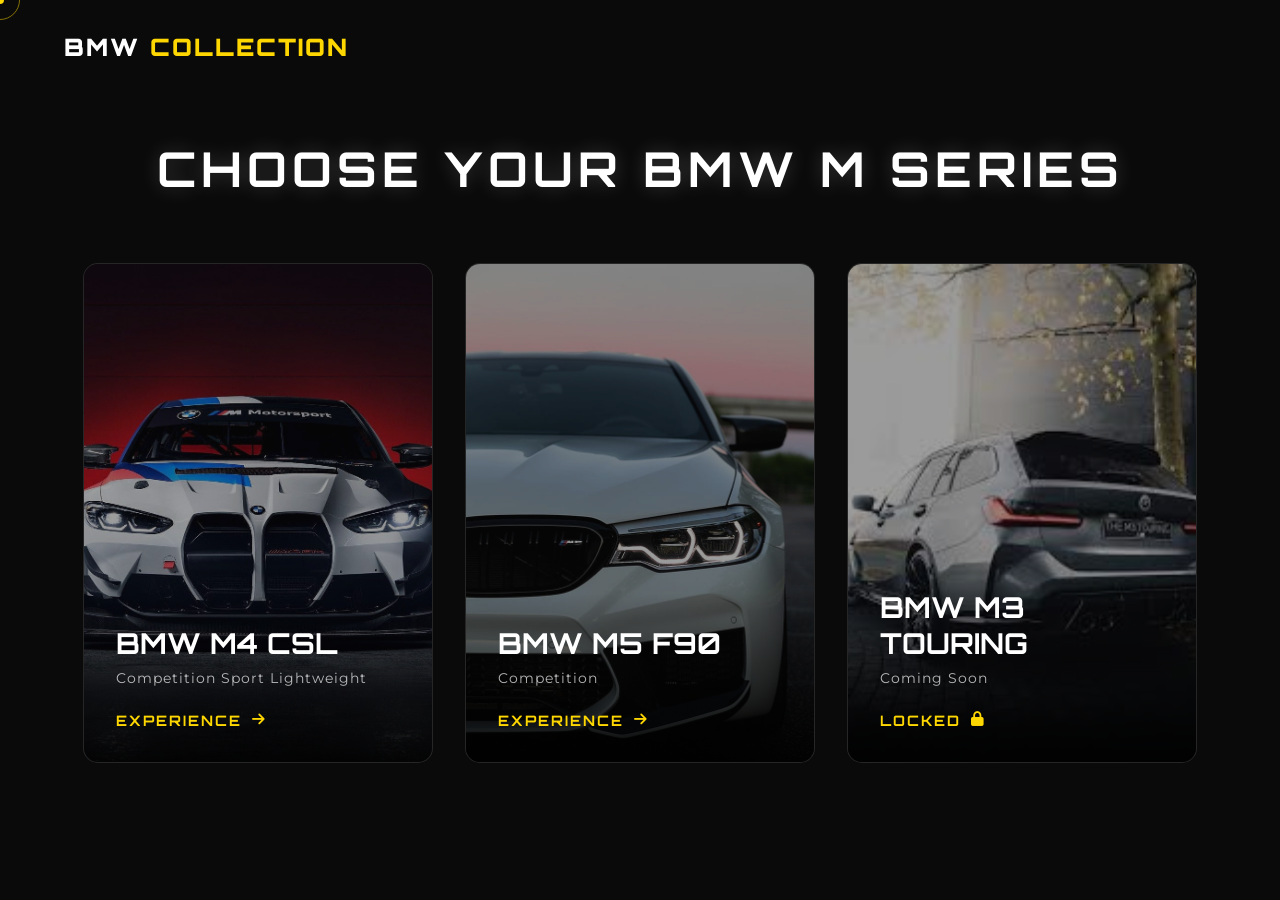
==== index.html @ 5859b1f6 "CARS DESIGN 3D" ====
<!DOCTYPE html>
<html lang="en">
<head>
    <meta charset="UTF-8">
    <meta name="viewport" content="width=device-width, initial-scale=1.0">
    <title>BMW Collection | Select Your Experience</title>
    <link rel="stylesheet" href="styles.css">
    <link rel="stylesheet" href="https://cdnjs.cloudflare.com/ajax/libs/font-awesome/6.0.0/css/all.min.css">
</head>
<body class="landing-body">

    <header>
        <div class="logo">BMW <span style="color:var(--primary-color)">COLLECTION</span></div>
    </header>

    <section class="landing-section">
        <h1 class="landing-title">CHOOSE YOUR BMW M SERIES</h1>
        
        <div class="car-grid">
            
            <div class="car-card" onclick="window.location.href='cars.html'">
                <div class="card-bg" style="background-image: url(images/bmw-m4-csl-walpaper.jpg);"></div>
                <div class="card-content">
                    <h2>BMW M4 CSL</h2>
                    <p>Competition Sport Lightweight</p>
                    <span class="explore-btn">EXPERIENCE <i class="fas fa-arrow-right"></i></span>
                </div>
                <audio class="car-audio" loop>
                    <source src="music/Never let go of me - Baltra [Slowed_Tiktok] - RoseSenpai.mp3" type="audio/mpeg">
                </audio>
            </div>

            <div class="car-card" onclick="window.location.href='m5.html'">
                <div class="card-bg" style="background-color: #0a0a0a; background-image: url('images/BMW-M5-F90-walpaper.jpg');"></div>
                <div class="card-content">
                    <h2>BMW M5 F90</h2>
                    <p>Competition</p>
                    <span class="explore-btn">EXPERIENCE <i class="fas fa-arrow-right"></i></span>
                </div>
                <audio class="car-audio" loop>
                    <source src="music/VISION - UdieNnx & HXVSAGE (Slowed & Reverb)  Car in Space Edit - Paradox Aimon.mp3" type="audio/mpeg">
                </audio>
            </div>

            <!-- Car 3: BMW M3 TOURING -->
            <div class="car-card" onclick="alert('Tezliklə')">
                <div class="card-bg" style="background-image: url('images/BMW M3 TOURING.jpeg');"></div>
                <div class="card-content">
                    <h2>BMW M3 TOURING</h2>
                    <p>Coming Soon</p>
                    <span class="explore-btn">LOCKED <i class="fas fa-lock"></i></span>
                </div>
                <!-- Audio for this car -->
                <!-- USER: Put your audio file path here -->
                <audio class="car-audio" loop>
                    <source src="music/starly (Ultra Slowed) - LONOWN.mp3" type="audio/mpeg">
                </audio>
            </div>

        </div>
    </section>

    <div class="cursor-dot"></div>
    <div class="cursor-outline"></div>

    <script src="script.js"></script>
    <script>
    </script>
</body>
</html>
---- styles.css ----
@import url('https://fonts.googleapis.com/css2?family=Montserrat:wght@400;700;900&family=Orbitron:wght@400;700;900&display=swap');

/* BMW M4 CSL - 3D Showcase Styles */


:root {
    --primary-color: #FFD700; 
    --bg-color: #0a0a0a;
    --text-color: #ffffff;
    --font-heading: 'Orbitron', sans-serif;
    --font-body: 'Montserrat', sans-serif;
}

* {
    margin: 0;
    padding: 0;
    box-sizing: border-box;
}

body {
    background-color: var(--bg-color);
    color: var(--text-color);
    font-family: var(--font-body);
    overflow-x: hidden;
    min-height: 100vh;
}

a {
    text-decoration: none;
    color: inherit;
    transition: 0.3s;
}

/* --- Navigation --- */
header {
    position: absolute; /* Overlays everything */
    top: 0;
    left: 0;
    width: 100%;
    padding: 2rem 4rem;
    display: flex;
    justify-content: space-between;
    align-items: center;
    z-index: 999; 
}

.logo {
    font-family: var(--font-heading);
    font-size: 1.5rem;
    font-weight: 900;
    letter-spacing: 2px;
}

.nav-links {
    display: flex;
    gap: 3rem;
}

.nav-links a {
    text-transform: uppercase;
    font-size: 0.9rem;
    font-weight: 600;
    letter-spacing: 1px;
    color: rgba(255, 255, 255, 0.8);
}

.nav-links a:hover, .nav-links a.active {
    opacity: 1;
    color: var(--primary-color);
    text-shadow: 0 0 10px rgba(255, 215, 0, 0.5);
}

.menu-btn {
    display: none; /* Hidden on desktop */
}

/* --- Hero & Video --- */
/* (Used only on Home Page) */
.hero-body {
    height: 100vh;
    overflow: hidden;
    display: flex;
    flex-direction: column;
}

#video-container {
    position: fixed; /* Fixed bg for home */
    top: 0;
    left: 0;
    width: 100%;
    height: 100%;
    z-index: -1;
    background: #000;
}

.bg-video {
    position: absolute;
    top: 0;
    left: 0;
    width: 100%;
    height: 100%;
    object-fit: cover;
    opacity: 0;
    transition: opacity 0.1s ease-in-out;
    z-index: 1;
}

.bg-video.active { opacity: 1; z-index: 2; }

.video-overlay {
    position: absolute;
    top: 0;
    left: 0;
    width: 100%;
    height: 100%;
    background: radial-gradient(circle at center, rgba(0,0,0,0.1) 0%, rgba(0,0,0,0.8) 90%);
    z-index: 3;
    pointer-events: none;
}

.hero-section {
    position: relative;
    height: 100%;
    width: 100%;
    display: flex;
    flex-direction: column;
    justify-content: flex-end;
    align-items: center;
    padding-bottom: 5rem;
    z-index: 10;
}

.bg-text {
    position: absolute;
    top: 50%;
    left: 50%;
    transform: translate(-50%, -50%);
    font-family: var(--font-heading);
    font-size: 15vw;
    font-weight: 900;
    color: rgba(255, 255, 255, 0.05);
    white-space: nowrap;
    z-index: 5;
    pointer-events: none;
    text-transform: uppercase;
    mix-blend-mode: overlay;
}

.nav-arrow {
    position: absolute;
    top: 50%;
    transform: translateY(-50%);
    background: rgba(0, 0, 0, 0.3);
    backdrop-filter: blur(5px);
    border: 1px solid rgba(255, 255, 255, 0.2);
    color: white;
    width: 60px;
    height: 60px;
    border-radius: 50%;
    display: flex;
    justify-content: center;
    align-items: center;
    cursor: pointer;
    z-index: 100;
    transition: 0.3s;
}

.nav-arrow:hover {
    border-color: var(--primary-color);
    color: var(--primary-color);
    transform: translateY(-50%) scale(1.1);
}

.nav-arrow.left { left: 3rem; }
.nav-arrow.right { right: 3rem; }

.content-overlay {
    text-align: center;
    z-index: 20;
    position: relative;
    padding: 2rem;
    width: 100%;
    background: linear-gradient(to top, rgba(0,0,0,0.9), transparent);
}

.model-name {
    font-family: var(--font-heading);
    font-size: 5rem;
    font-weight: 900;
    text-transform: uppercase;
    color: white;
    letter-spacing: 10px;
    margin-bottom: 0.5rem;
    text-shadow: 0 4px 15px rgba(0,0,0,0.5);
}

.stripes {
    display: flex;
    justify-content: center;
    gap: 10px;
    margin-bottom: 20px;
}

.stripe {
    width: 50px;
    height: 6px;
    background: rgba(255,255,255,0.3);
    transform: skewX(-20deg);
}

.stripe.active {
    background: var(--primary-color);
    box-shadow: 0 0 10px var(--primary-color);
}

.subtitle {
    font-size: 1.2rem;
    text-transform: uppercase;
    letter-spacing: 5px;
    color: var(--primary-color);
    font-weight: 700;
}

.spec-box {
    position: absolute;
    padding: 1.5rem;
    border-left: 4px solid var(--primary-color);
    background: rgba(0, 0, 0, 0.6);
    backdrop-filter: blur(10px);
    z-index: 15;
}

.spec-box.top-right { top: 25%; right: 5%; text-align: left; }
.spec-box.bottom-left { bottom: 30%; left: 5%; text-align: left; }

.spec-val {
    font-family: var(--font-heading);
    font-size: 2.5rem;
    font-weight: 700;
    display: block;
    color: white;
}

.spec-label {
    font-size: 0.9rem;
    text-transform: uppercase;
    color: rgba(255, 255, 255, 0.7);
    letter-spacing: 1px;
}

/* --- SPECS PAGE STYLES --- */
.page-container {
    padding: 8rem 4rem 4rem 4rem;
    max-width: 1400px;
    margin: 0 auto;
}

.specs-title {
    font-family: var(--font-heading);
    font-size: 3rem;
    margin-bottom: 3rem;
    border-bottom: 2px solid var(--primary-color);
    padding-bottom: 1rem;
    display: inline-block;
}

.specs-grid {
    display: grid;
    grid-template-columns: repeat(auto-fit, minmax(300px, 1fr));
    gap: 2rem;
}

.spec-card {
    background: rgba(255,255,255,0.05);
    padding: 2rem;
    border: 1px solid rgba(255,255,255,0.1);
    transition: 0.3s;
}

.spec-card:hover {
    border-color: var(--primary-color);
    background: rgba(255,255,255,0.1);
}

.spec-card h3 {
    font-family: var(--font-heading);
    color: var(--primary-color);
    margin-bottom: 0.5rem;
}

.spec-card p {
    font-size: 1.5rem;
    font-weight: 700;
}

/* --- GALLERY PAGE STYLES --- */
.gallery-grid {
    display: grid;
    grid-template-columns: repeat(2, 1fr);
    gap: 1rem;
}

.gallery-item {
    position: relative;
    height: 400px;
    overflow: hidden;
    cursor: pointer;
}

.gallery-item img {
    width: 100%;
    height: 100%;
    object-fit: cover;
    transition: 0.5s;
    opacity: 0.7;
}

.gallery-item:hover img {
    transform: scale(1.1);
    opacity: 1;
}

.gallery-caption {
    position: absolute;
    bottom: 2rem;
    left: 2rem;
    font-family: var(--font-heading);
    text-transform: uppercase;
    font-size: 1.5rem;
    z-index: 2;
    text-shadow: 0 2px 10px rgba(0,0,0,0.8);
}

/* --- Custom Cursor --- */
.cursor-dot, .cursor-outline {
    position: fixed;
    top: 0; left: 0;
    transform: translate(-50%, -50%);
    border-radius: 50%;
    z-index: 9999;
    pointer-events: none;
}
.cursor-dot { width: 8px; height: 8px; background-color: var(--primary-color); }
.cursor-outline { width: 40px; height: 40px; border: 1px solid rgba(255, 215, 0, 0.5); }


/* --- RESPONSIVE --- */
@media (max-width: 1024px) {
    header { padding: 1.5rem; }
    .nav-links {
        display: none; /* Hide default nav on smaller screens */
    }
    .menu-btn {
        display: block; /* Show burger menu */
        z-index: 1001; /* Ensure it's above the menu overlay */
    }
    
    .bg-text { font-size: 15vw; }
    .model-name { font-size: 3rem; }
    
    .nav-arrow {
        width: 50px; height: 50px;
        top: unset; bottom: 8rem;
        transform: none;
    }
    .nav-arrow.left { left: 1rem; }
    .nav-arrow.right { right: 1rem; }
    
    .spec-box { display: none; }
    
    .page-container { padding: 6rem 1rem; }
    .gallery-grid { grid-template-columns: 1fr; }
}

/* --- LANDING PAGE STYLES --- */
.landing-body {
    background-color: var(--bg-color);
    min-height: 100vh;
    display: flex;
    flex-direction: column;
    justify-content: center;
    align-items: center;
    overflow-y: auto; /* Enable scroll if needed */
}

.landing-section {
    text-align: center;
    padding: 8rem 2rem;
    width: 100%;
}

.landing-title {
    font-family: var(--font-heading);
    font-size: 3rem;
    margin-bottom: 4rem;
    letter-spacing: 5px;
    color: white;
    text-shadow: 0 0 20px rgba(255, 255, 255, 0.2);
}

.car-grid {
    display: flex;
    justify-content: center;
    gap: 2rem;
    flex-wrap: wrap;
    max-width: 1400px;
    margin: 0 auto;
}

.car-card {
    position: relative;
    width: 350px;
    height: 500px;
    border: 1px solid rgba(255, 255, 255, 0.1);
    border-radius: 15px;
    overflow: hidden;
    cursor: pointer;
    transition: all 0.4s ease;
    background: rgba(255, 255, 255, 0.02);
}

.car-card:hover {
    transform: translateY(-10px);
    border-color: var(--primary-color);
    box-shadow: 0 10px 30px rgba(0, 0, 0, 0.5), 0 0 20px rgba(255, 215, 0, 0.2);
}

.card-bg {
    position: absolute;
    top: 0;
    left: 0;
    width: 100%;
    height: 100%;
    background-size: cover;
    background-position: center;
    transition: transform 0.6s ease;
    opacity: 0.6;
}

.car-card:hover .card-bg {
    transform: scale(1.1);
    opacity: 0.3; /* Dim background on hover to show text better */
}

.card-content {
    position: absolute;
    bottom: 0;
    left: 0;
    width: 100%;
    padding: 2rem;
    background: linear-gradient(to top, rgba(0,0,0,0.9), transparent);
    z-index: 2;
    text-align: left;
}

.car-card h2 {
    font-family: var(--font-heading);
    color: white;
    font-size: 1.8rem;
    margin-bottom: 0.5rem;
}

.car-card p {
    color: rgba(255, 255, 255, 0.7);
    margin-bottom: 1.5rem;
    font-size: 0.9rem;
    letter-spacing: 1px;
}

.explore-btn {
    font-family: var(--font-heading);
    color: var(--primary-color);
    font-weight: 700;
    font-size: 0.9rem;
    letter-spacing: 2px;
    display: inline-flex;
    align-items: center;
    gap: 10px;
    transition: 0.3s;
}

.car-card:hover .explore-btn {
    color: white;
    gap: 15px; /* Arrow moves */
}

/* Responsive Landing */
@media (max-width: 768px) {
    .car-grid {
        flex-direction: column;
        align-items: center;
    }
    .landing-title {
        font-size: 2rem;
    }
    .car-card {
        width: 100%;
        max-width: 350px;
    }
}

/* --- Mobile Responsiveness Enhancements --- */
@media (max-width: 768px) {
    .nav-arrow {
        width: 40px;
        height: 40px;
        font-size: 0.9rem;
        background: rgba(0, 0, 0, 0.5); /* Darker bg for visibility */
    }

    .nav-arrow.left {
        left: 10px;
        bottom: 50%; /* Center vertically on mobile too or adjust */
        transform: translateY(-50%);
        top: auto;
    }

    .nav-arrow.right {
        right: 10px;
        bottom: 50%;
        transform: translateY(-50%);
        top: auto;
    }
    
    /* Ensure background video covers suitably */
    .bg-video {
        object-fit: cover;
        width: 100%;
        height: 100vh;
    }
}

/* --- Refined Mobile Button Positioning --- */
@media (max-width: 768px) {
    .nav-arrow {
        width: 45px;
        height: 45px;
        font-size: 1rem;
        background: rgba(0, 0, 0, 0.6);
        border-color: rgba(255, 255, 255, 0.3);
        bottom: 15%; /* Move up slightly to avoid overlapping content */
        top: auto;
        transform: translateY(0);
    }
    
    .nav-arrow.left { left: 5%; }
    .nav-arrow.right { right: 5%; }
    
    .bg-text {
        font-size: 12vw; /* Smaller bg text on mobile */
    }
}

/* --- Advanced Gallery Animations --- */
.gallery-item {
    overflow: hidden;
    position: relative;
    border-radius: 10px;
    box-shadow: 0 5px 15px rgba(0,0,0,0.5);
    transition: transform 0.3s;
}

.gallery-item img {
    transition: transform 0.6s cubic-bezier(0.25, 0.46, 0.45, 0.94), filter 0.6s;
    filter: brightness(0.8);
    width: 100%;
    height: 100%;
}

.gallery-item:hover img {
    transform: scale(1.15) rotate(1deg);
    filter: brightness(1.1);
}

.gallery-caption {
    transform: translateY(30px);
    opacity: 0;
    transition: all 0.5s cubic-bezier(0.175, 0.885, 0.32, 1.275);
    bottom: 2rem;
    left: 2rem;
}

.gallery-item:hover .gallery-caption {
    transform: translateY(0);
    opacity: 1;
}

/* --- Advanced Spec Card Animations --- */
.spec-card {
    transition: all 0.4s cubic-bezier(0.175, 0.885, 0.32, 1.275);
    position: relative;
    overflow: hidden;
    z-index: 1;
    background: rgba(255, 255, 255, 0.03); /* Slightly improved base bg */
    border: 1px solid rgba(255, 255, 255, 0.1);
}

.spec-card::before {
    content: '';
    position: absolute;
    top: 0; left: 0; right: 0; bottom: 0;
    box-shadow: inset 0 0 20px rgba(255, 215, 0, 0.2); /* Inner glow */
    opacity: 0;
    transition: opacity 0.4s;
    z-index: -1;
}

.spec-card:hover {
    transform: translateY(-10px) scale(1.03);
    border-color: var(--primary-color);
    background: rgba(255, 255, 255, 0.1);
    box-shadow: 0 15px 30px rgba(0,0,0,0.5), 0 0 15px rgba(255, 215, 0, 0.3); /* Neon glow */
}

.spec-card:hover::before {
    opacity: 1;
}

.spec-card h3 {
    transition: transform 0.3s;
    display: inline-block;
}

.spec-card:hover h3 {
    transform: translateX(10px) scale(1.1);
    color: #fff; /* Highlight title */
    text-shadow: 0 0 5px var(--primary-color);
}

/* --- Entrance Animations --- */
@keyframes slideInRight {
    from { transform: translateX(100px); opacity: 0; }
    to { transform: translateX(0); opacity: 1; }
}

@keyframes slideInLeft {
    from { transform: translateX(-100px); opacity: 0; }
    to { transform: translateX(0); opacity: 1; }
}

@keyframes slideInUp {
    from { transform: translateY(50px); opacity: 0; }
    to { transform: translateY(0); opacity: 1; }
}

/* Apply Animations */
.spec-box.top-right {
    animation: slideInRight 1s ease-out forwards;
    opacity: 0; /* Star hidden */
    animation-delay: 0.2s;
}

.spec-box.bottom-left {
    animation: slideInLeft 1s ease-out forwards;
    opacity: 0;
    animation-delay: 0.2s;
}

.model-name {
    animation: slideInUp 1s ease-out forwards;
    opacity: 0;
    animation-delay: 0.4s;
}

.subtitle {
    animation: slideInUp 1s ease-out forwards;
    opacity: 0;
    animation-delay: 0.6s;
}
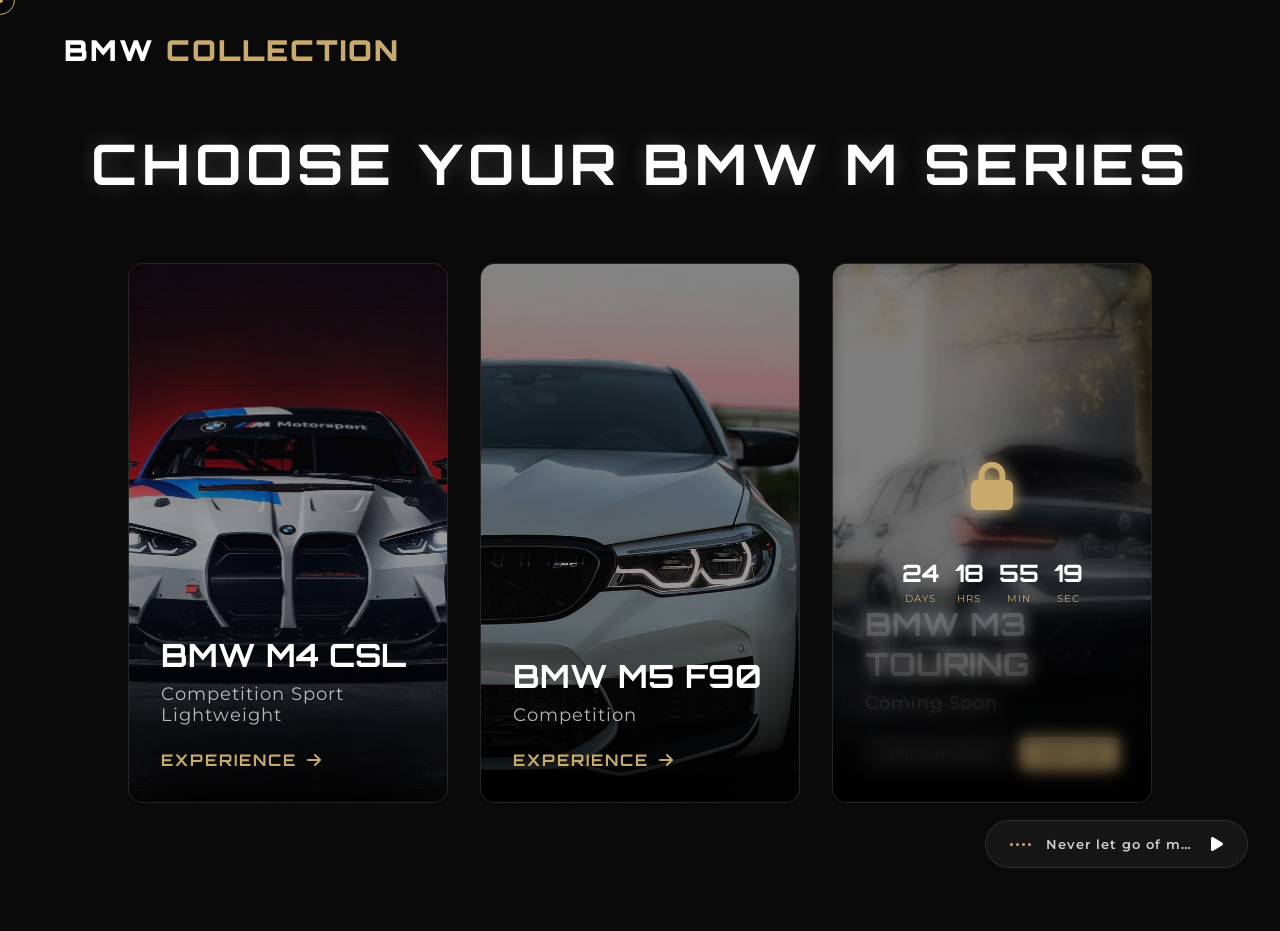
==== commit f1f951b3: "Refactor BMW showcase with cinematic animations and shared architecture - Implemented vanilla CSS/JS" ====
--- a/index.html
+++ b/index.html
@@ -4,6 +4,9 @@
     <meta charset="UTF-8">
     <meta name="viewport" content="width=device-width, initial-scale=1.0">
     <title>BMW Collection | Select Your Experience</title>
+    <link rel="preload" href="images/bmw-m4-csl-walpaper.jpg" as="image">
+    <link rel="preload" href="images/BMW-M5-F90-walpaper.jpg" as="image">
+    <link rel="stylesheet" href="base.css">
     <link rel="stylesheet" href="styles.css">
     <link rel="stylesheet" href="https://cdnjs.cloudflare.com/ajax/libs/font-awesome/6.0.0/css/all.min.css">
 </head>
@@ -14,11 +17,11 @@
     </header>
 
     <section class="landing-section">
-        <h1 class="landing-title">CHOOSE YOUR BMW M SERIES</h1>
+        <h1 class="landing-title stagger-item" style="animation-delay: 0.1s;">CHOOSE YOUR BMW M SERIES</h1>
         
         <div class="car-grid">
             
-            <div class="car-card" onclick="window.location.href='cars.html'">
+            <div class="car-card stagger-item" style="animation-delay: 0.3s;" onclick="window.location.href='cars.html'">
                 <div class="card-bg" style="background-image: url(images/bmw-m4-csl-walpaper.jpg);"></div>
                 <div class="card-content">
                     <h2>BMW M4 CSL</h2>
@@ -30,8 +33,8 @@
                 </audio>
             </div>
 
-            <div class="car-card" onclick="window.location.href='m5.html'">
-                <div class="card-bg" style="background-color: #0a0a0a; background-image: url('images/BMW-M5-F90-walpaper.jpg');"></div>
+            <div class="car-card stagger-item" style="animation-delay: 0.5s;" onclick="window.location.href='m5.html'">
+                <div class="card-bg" style="background-image: url('images/BMW-M5-F90-walpaper.jpg');"></div>
                 <div class="card-content">
                     <h2>BMW M5 F90</h2>
                     <p>Competition</p>
@@ -43,15 +46,26 @@
             </div>
 
             <!-- Car 3: BMW M3 TOURING -->
-            <div class="car-card" onclick="alert('Tezliklə')">
+            <div class="car-card car-card--locked stagger-item" style="animation-delay: 0.7s;" id="m3-card">
                 <div class="card-bg" style="background-image: url('images/BMW M3 TOURING.jpeg');"></div>
+                <div class="lock-overlay">
+                    <div class="shimmer-overlay"></div>
+                    <i class="fas fa-lock"></i>
+                    <div class="countdown-timer" id="countdown">
+                        <div class="timer-segment"><span id="days">00</span><label>Days</label></div>
+                        <div class="timer-segment"><span id="hours">00</span><label>Hrs</label></div>
+                        <div class="timer-segment"><span id="minutes">00</span><label>Min</label></div>
+                        <div class="timer-segment"><span id="seconds">00</span><label>Sec</label></div>
+                    </div>
+                </div>
                 <div class="card-content">
                     <h2>BMW M3 TOURING</h2>
                     <p>Coming Soon</p>
-                    <span class="explore-btn">LOCKED <i class="fas fa-lock"></i></span>
+                    <div class="notify-container" id="notify-container">
+                        <input type="email" placeholder="Enter your email" id="notify-email">
+                        <button id="notify-btn">NOTIFY ME</button>
+                    </div>
                 </div>
-                <!-- Audio for this car -->
-                <!-- USER: Put your audio file path here -->
                 <audio class="car-audio" loop>
                     <source src="music/starly (Ultra Slowed) - LONOWN.mp3" type="audio/mpeg">
                 </audio>
@@ -63,8 +77,9 @@
     <div class="cursor-dot"></div>
     <div class="cursor-outline"></div>
 
-    <script src="script.js"></script>
+    <script src="utils.js"></script>
     <script>
+        // Hero text staggered entrance is handled by base.css and utils.js
     </script>
 </body>
 </html>
--- a/base.css
+++ b/base.css
@@ -0,0 +1,1059 @@
+@import url('https://fonts.googleapis.com/css2?family=Montserrat:wght@400;700;900&family=Orbitron:wght@400;700;900&display=swap');
+
+:root {
+    --primary-color: #c8a96e;
+    --bg-color: #0a0a0a;
+    --text-color: #ffffff;
+    --font-heading: 'Orbitron', sans-serif;
+    --font-body: 'Montserrat', sans-serif;
+    --transition-cubic: cubic-bezier(0.23, 1, 0.32, 1);
+
+    /* Fluid Typography Scale */
+    --fs-h1: clamp(2.5rem, 8vw, 6rem);
+    --fs-h2: clamp(1.8rem, 5vw, 3.5rem);
+    --fs-h3: clamp(1.2rem, 3vw, 2rem);
+    --fs-body: clamp(0.9rem, 2vw, 1.1rem);
+    --fs-nav: clamp(0.8rem, 1.5vw, 1rem);
+    --fs-spec-val: clamp(2rem, 6vw, 4rem);
+    --fs-spec-label: clamp(0.7rem, 1.5vw, 1rem);
+}
+
+/* Accessibility */
+@media (prefers-reduced-motion: reduce) {
+    * {
+        animation-duration: 0.01ms !important;
+        animation-iteration-count: 1 !important;
+        transition-duration: 0.01ms !important;
+        scroll-behavior: auto !important;
+    }
+}
+
+* {
+    margin: 0;
+    padding: 0;
+    box-sizing: border-box;
+}
+
+body {
+    background-color: var(--bg-color);
+    color: var(--text-color);
+    font-family: var(--font-body);
+    font-size: var(--fs-body);
+    overflow-x: hidden;
+    min-height: 100vh;
+    opacity: 0;
+    transition: opacity 0.8s ease;
+}
+
+body.fade-in {
+    opacity: 1;
+}
+
+a {
+    text-decoration: none;
+    color: inherit;
+    transition: 0.3s;
+}
+
+/* --- Navigation --- */
+header {
+    position: absolute;
+    top: 0;
+    left: 0;
+    width: 100%;
+    padding: 2rem 4rem;
+    display: flex;
+    justify-content: space-between;
+    align-items: center;
+    z-index: 999;
+}
+
+.logo {
+    font-family: var(--font-heading);
+    font-size: clamp(1.2rem, 3vw, 1.8rem);
+    font-weight: 900;
+    letter-spacing: 2px;
+}
+
+.nav-links {
+    display: flex;
+    gap: 3rem;
+}
+
+.nav-links a {
+    text-transform: uppercase;
+    font-size: var(--fs-nav);
+    font-weight: 600;
+    letter-spacing: 1px;
+    color: rgba(255, 255, 255, 0.8);
+    position: relative;
+    padding: 10px 0;
+    min-height: 44px;
+    display: inline-flex;
+    align-items: center;
+}
+
+.nav-links a::after {
+    content: '';
+    position: absolute;
+    bottom: 0;
+    left: 0;
+    width: 0;
+    height: 2px;
+    background: var(--primary-color);
+    transition: width 0.3s ease;
+}
+
+.nav-links a:hover::after, .nav-links a.active::after {
+    width: 100%;
+}
+
+.nav-links a:hover, .nav-links a.active {
+    opacity: 1;
+    color: var(--primary-color);
+    text-shadow: 0 0 10px rgba(200, 169, 110, 0.5);
+}
+
+.menu-btn {
+    display: none;
+    padding: 10px;
+    min-width: 44px;
+    min-height: 44px;
+    cursor: pointer;
+    z-index: 1001;
+}
+
+/* --- Page Transitions --- */
+.page-transition-overlay {
+    position: fixed;
+    top: 0;
+    left: 0;
+    width: 100%;
+    height: 100%;
+    background: var(--bg-color);
+    z-index: 10000;
+    display: flex;
+    justify-content: center;
+    align-items: center;
+    transform: translateY(0); /* Cover by default */
+    transition: transform 0.8s var(--transition-cubic);
+    pointer-events: none;
+}
+
+.page-transition-overlay.loaded {
+    transform: translateY(-100%);
+}
+
+.page-transition-overlay.active {
+    transform: translateY(0);
+    pointer-events: all;
+}
+
+.page-transition-overlay::after {
+    content: 'BMW';
+    font-family: var(--font-heading);
+    font-size: 10vw;
+    font-weight: 900;
+    color: var(--primary-color);
+    letter-spacing: 20px;
+    opacity: 0;
+    transform: scale(0.8);
+    transition: all 0.4s ease 0.3s;
+}
+
+.page-transition-overlay.active::after {
+    opacity: 0.2;
+    transform: scale(1);
+}
+
+/* --- Hero & Video --- */
+.hero-body {
+    height: 100vh;
+    overflow: hidden;
+    display: flex;
+    flex-direction: column;
+}
+
+#video-container {
+    position: fixed;
+    top: 0;
+    left: 0;
+    width: 100%;
+    height: 100%;
+    z-index: -1;
+    background: #000;
+}
+
+.bg-video {
+    position: absolute;
+    top: 0;
+    left: 0;
+    width: 100%;
+    height: 100%;
+    object-fit: cover;
+    opacity: 0;
+    transition: opacity 0.1s ease-in-out;
+    z-index: 1;
+}
+
+.bg-video.active { opacity: 1; z-index: 2; }
+
+.video-overlay {
+    position: absolute;
+    top: 0;
+    left: 0;
+    width: 100%;
+    height: 100%;
+    background: radial-gradient(circle at center, rgba(0,0,0,0.1) 0%, rgba(0,0,0,0.8) 90%);
+    z-index: 3;
+    pointer-events: none;
+}
+
+.hero-section {
+    position: relative;
+    height: 100%;
+    width: 100%;
+    display: flex;
+    flex-direction: column;
+    justify-content: flex-end;
+    align-items: center;
+    padding-bottom: 5rem;
+    z-index: 10;
+}
+
+.bg-text {
+    position: absolute;
+    top: 50%;
+    left: 50%;
+    transform: translate(-50%, -50%);
+    font-family: var(--font-heading);
+    font-size: 15vw;
+    font-weight: 900;
+    color: rgba(255, 255, 255, 0.05);
+    white-space: nowrap;
+    z-index: 5;
+    pointer-events: none;
+    text-transform: uppercase;
+    mix-blend-mode: overlay;
+}
+
+.nav-arrow {
+    position: absolute;
+    top: 50%;
+    transform: translateY(-50%);
+    background: rgba(0, 0, 0, 0.3);
+    backdrop-filter: blur(5px);
+    border: 1px solid rgba(255, 255, 255, 0.2);
+    color: white;
+    width: 60px;
+    height: 60px;
+    border-radius: 50%;
+    display: flex;
+    justify-content: center;
+    align-items: center;
+    cursor: pointer;
+    z-index: 100;
+    transition: 0.3s;
+}
+
+.nav-arrow:hover {
+    border-color: var(--primary-color);
+    color: var(--primary-color);
+    transform: translateY(-50%) scale(1.1);
+}
+
+.nav-arrow:active {
+    transform: translateY(-50%) scale(0.9);
+}
+
+.nav-arrow.left { left: 3rem; }
+.nav-arrow.right { right: 3rem; }
+
+.content-overlay {
+    text-align: center;
+    z-index: 20;
+    position: relative;
+    padding: 2rem;
+    width: 100%;
+    background: linear-gradient(to top, rgba(0,0,0,0.9), transparent);
+}
+
+.model-name {
+    font-family: var(--font-heading);
+    font-size: var(--fs-h1);
+    font-weight: 900;
+    text-transform: uppercase;
+    color: white;
+    letter-spacing: 10px;
+    margin-bottom: 0.5rem;
+    text-shadow: 0 4px 15px rgba(0,0,0,0.5);
+    display: flex;
+    flex-wrap: wrap;
+    justify-content: center;
+    gap: 0 20px;
+}
+
+.model-name .word {
+    display: inline-block;
+    opacity: 0;
+    transform: translateY(30px);
+    animation: fadeInUp 0.8s var(--transition-cubic) forwards;
+}
+
+.stripes {
+    display: flex;
+    justify-content: center;
+    gap: 10px;
+    margin-bottom: 20px;
+}
+
+.stripe {
+    width: 50px;
+    height: 6px;
+    background: rgba(255,255,255,0.3);
+    transform: skewX(-20deg);
+}
+
+.stripe.active {
+    background: var(--primary-color);
+    box-shadow: 0 0 10px var(--primary-color);
+}
+
+.subtitle {
+    font-size: var(--fs-h3);
+    text-transform: uppercase;
+    letter-spacing: 5px;
+    color: var(--primary-color);
+    font-weight: 700;
+}
+
+.spec-box {
+    position: absolute;
+    padding: 1.5rem;
+    border-left: 4px solid var(--primary-color);
+    background: rgba(0, 0, 0, 0.6);
+    backdrop-filter: blur(10px);
+    z-index: 15;
+}
+
+.spec-box.top-right { top: 25%; right: 5%; text-align: left; }
+.spec-box.bottom-left { bottom: 30%; left: 5%; text-align: left; }
+
+.spec-val {
+    font-family: var(--font-heading);
+    font-size: var(--fs-spec-val);
+    font-weight: 700;
+    display: block;
+    color: white;
+}
+
+.spec-label {
+    font-size: var(--fs-spec-label);
+    text-transform: uppercase;
+    color: rgba(255, 255, 255, 0.7);
+    letter-spacing: 1px;
+}
+
+/* --- Common Layouts --- */
+.page-container {
+    padding: 8rem 4rem 4rem 4rem;
+    max-width: 1400px;
+    margin: 0 auto;
+}
+
+.specs-title {
+    font-family: var(--font-heading);
+    font-size: var(--fs-h2);
+    margin-bottom: 3rem;
+    border-bottom: 2px solid var(--primary-color);
+    padding-bottom: 1rem;
+    display: inline-block;
+}
+
+.specs-grid {
+    display: grid;
+    grid-template-columns: repeat(auto-fit, minmax(300px, 1fr));
+    gap: 2rem;
+}
+
+.gallery-grid {
+    display: grid;
+    grid-template-columns: repeat(2, 1fr);
+    gap: 1rem;
+}
+
+/* --- Components --- */
+.spec-card {
+    background: rgba(255,255,255,0.05);
+    padding: 2rem;
+    border: 1px solid rgba(255,255,255,0.1);
+    transition: all 0.4s cubic-bezier(0.175, 0.885, 0.32, 1.275);
+    position: relative;
+    overflow: hidden;
+    z-index: 1;
+}
+
+.spec-card::before {
+    content: '';
+    position: absolute;
+    top: 0; left: 0; right: 0; bottom: 0;
+    box-shadow: inset 0 0 20px rgba(255, 215, 0, 0.2);
+    opacity: 0;
+    transition: opacity 0.4s;
+    z-index: -1;
+}
+
+.spec-card:hover {
+    transform: translateY(-10px) scale(1.03);
+    border-color: var(--primary-color);
+    background: rgba(255, 255, 255, 0.1);
+    box-shadow: 0 15px 30px rgba(0,0,0,0.5), 0 0 15px rgba(255, 215, 0, 0.3);
+}
+
+.spec-card:hover::before { opacity: 1; }
+
+.spec-card h3 {
+    font-family: var(--font-heading);
+    font-size: var(--fs-h3);
+    color: var(--primary-color);
+    margin-bottom: 0.5rem;
+    transition: transform 0.3s;
+    display: inline-block;
+}
+
+.spec-card:hover h3 {
+    transform: translateX(10px) scale(1.1);
+    color: #fff;
+    text-shadow: 0 0 5px var(--primary-color);
+}
+
+.spec-card p {
+    font-size: var(--fs-h2);
+    font-weight: 700;
+}
+
+.gallery-item {
+    position: relative;
+    height: clamp(250px, 40vh, 450px);
+    overflow: hidden;
+    cursor: pointer;
+    border-radius: 10px;
+    box-shadow: 0 5px 15px rgba(0,0,0,0.5);
+    transition: transform 0.3s;
+}
+
+.gallery-item img {
+    width: 100%;
+    height: 100%;
+    object-fit: cover;
+    transition: transform 0.6s cubic-bezier(0.25, 0.46, 0.45, 0.94), filter 0.6s;
+    filter: brightness(0.8);
+}
+
+.gallery-item:hover img {
+    transform: scale(1.15) rotate(1deg);
+    filter: brightness(1.1);
+}
+
+.gallery-caption {
+    position: absolute;
+    bottom: 2rem;
+    left: 2rem;
+    font-family: var(--font-heading);
+    text-transform: uppercase;
+    font-size: var(--fs-h3);
+    z-index: 2;
+    text-shadow: 0 2px 10px rgba(0,0,0,0.8);
+    transform: translateY(30px);
+    opacity: 0;
+    transition: all 0.5s cubic-bezier(0.175, 0.885, 0.32, 1.275);
+}
+
+.gallery-item:hover .gallery-caption {
+    transform: translateY(0);
+    opacity: 1;
+}
+
+/* --- Landing Page --- */
+.landing-body {
+    background-color: var(--bg-color);
+    min-height: 100vh;
+    display: flex;
+    flex-direction: column;
+    justify-content: center;
+    align-items: center;
+    overflow-y: auto;
+}
+
+.landing-section {
+    text-align: center;
+    padding: 8rem 2rem;
+    width: 100%;
+}
+
+.landing-title {
+    font-family: var(--font-heading);
+    font-size: var(--fs-h2);
+    margin-bottom: 4rem;
+    letter-spacing: 5px;
+    color: white;
+    text-shadow: 0 0 20px rgba(255, 255, 255, 0.2);
+}
+
+.car-grid {
+    display: flex;
+    justify-content: center;
+    gap: 2rem;
+    flex-wrap: wrap;
+    max-width: 1400px;
+    margin: 0 auto;
+}
+
+.car-card {
+    position: relative;
+    width: clamp(280px, 25vw, 380px);
+    height: clamp(400px, 60vh, 550px);
+    border: 1px solid rgba(255, 255, 255, 0.1);
+    border-radius: 15px;
+    overflow: hidden;
+    cursor: pointer;
+    transition: all 0.6s var(--transition-cubic);
+    background: rgba(255, 255, 255, 0.02);
+    will-change: transform, box-shadow;
+}
+
+.car-card:hover {
+    transform: translateY(-12px) scale(1.02);
+    border-color: var(--primary-color);
+    box-shadow: 0 20px 40px rgba(0, 0, 0, 0.7), 0 0 30px rgba(200, 169, 110, 0.3);
+}
+
+.card-bg {
+    position: absolute;
+    top: 0;
+    left: 0;
+    width: 100%;
+    height: 100%;
+    background-size: cover;
+    background-position: center;
+    transition: transform 0.6s ease;
+    opacity: 0.6;
+}
+
+.car-card:hover .card-bg {
+    transform: scale(1.1);
+    opacity: 0.3;
+}
+
+.card-content {
+    position: absolute;
+    bottom: 0;
+    left: 0;
+    width: 100%;
+    padding: 2rem;
+    background: linear-gradient(to top, rgba(0,0,0,0.9), transparent);
+    z-index: 2;
+    text-align: left;
+}
+
+.car-card h2 {
+    font-family: var(--font-heading);
+    color: white;
+    font-size: var(--fs-h3);
+    margin-bottom: 0.5rem;
+}
+
+.car-card p {
+    color: rgba(255, 255, 255, 0.7);
+    margin-bottom: 1.5rem;
+    font-size: var(--fs-body);
+    letter-spacing: 1px;
+}
+
+.explore-btn {
+    font-family: var(--font-heading);
+    color: var(--primary-color);
+    font-weight: 700;
+    font-size: var(--fs-nav);
+    letter-spacing: 2px;
+    display: inline-flex;
+    align-items: center;
+    gap: 10px;
+    transition: 0.3s;
+}
+
+.explore-btn:active { transform: scale(0.95); }
+
+.car-card:hover .explore-btn {
+    color: white;
+    gap: 15px;
+}
+
+/* --- Custom Cursor --- */
+@media (pointer: fine) {
+    * {
+        cursor: none !important;
+    }
+
+    .cursor-dot, .cursor-outline {
+        position: fixed;
+        top: 0; left: 0;
+        transform: translate(-50%, -50%);
+        border-radius: 50%;
+        z-index: 99999;
+        pointer-events: none;
+        transition: transform 0.15s var(--transition-cubic), background-color 0.3s ease, border-color 0.3s ease;
+    }
+    .cursor-dot {
+        width: 6px;
+        height: 6px;
+        background-color: var(--primary-color);
+    }
+    .cursor-outline {
+        width: 30px;
+        height: 30px;
+        border: 1.5px solid var(--primary-color);
+    }
+
+    .cursor-outline.hover {
+        width: 50px;
+        height: 50px;
+        background-color: rgba(200, 169, 110, 0.1);
+        border-color: var(--primary-color);
+    }
+}
+
+@media (pointer: coarse) {
+    .cursor-dot, .cursor-outline {
+        display: none !important;
+    }
+}
+
+/* --- Audio Controller --- */
+.audio-controller {
+    position: fixed;
+    bottom: 2rem;
+    right: 2rem;
+    z-index: 9998;
+    background: rgba(255, 255, 255, 0.05);
+    backdrop-filter: blur(15px);
+    -webkit-backdrop-filter: blur(15px);
+    border: 1px solid rgba(255, 255, 255, 0.1);
+    padding: 0.8rem 1.5rem;
+    border-radius: 50px;
+    display: flex;
+    align-items: center;
+    gap: 15px;
+    transition: all 0.3s ease;
+}
+
+.audio-controller:hover {
+    background: rgba(255, 255, 255, 0.1);
+    border-color: var(--primary-color);
+}
+
+.waveform {
+    display: flex;
+    align-items: center;
+    gap: 3px;
+    height: 20px;
+}
+
+.waveform span {
+    width: 3px;
+    height: 100%;
+    background: var(--primary-color);
+    border-radius: 3px;
+    animation: wave 1s ease-in-out infinite;
+    transform-origin: bottom;
+}
+
+.waveform.paused span {
+    animation-play-state: paused;
+    height: 3px;
+}
+
+.waveform span:nth-child(2) { animation-delay: 0.2s; }
+.waveform span:nth-child(3) { animation-delay: 0.4s; }
+.waveform span:nth-child(4) { animation-delay: 0.6s; }
+
+@keyframes wave {
+    0%, 100% { transform: scaleY(0.3); }
+    50% { transform: scaleY(1); }
+}
+
+.track-info {
+    font-size: 0.8rem;
+    font-weight: 600;
+    letter-spacing: 1px;
+    color: rgba(255, 255, 255, 0.8);
+    max-width: 150px;
+    white-space: nowrap;
+    overflow: hidden;
+    text-overflow: ellipsis;
+}
+
+.play-toggle {
+    background: none;
+    border: none;
+    color: white;
+    cursor: pointer;
+    font-size: 1rem;
+    display: flex;
+    align-items: center;
+    justify-content: center;
+    transition: 0.3s;
+}
+
+.play-toggle:hover {
+    color: var(--primary-color);
+    transform: scale(1.1);
+}
+
+/* --- Lightbox --- */
+.lightbox {
+    position: fixed;
+    top: 0;
+    left: 0;
+    width: 100%;
+    height: 100%;
+    background: rgba(0, 0, 0, 0.95);
+    backdrop-filter: blur(10px);
+    z-index: 20000;
+    display: none;
+    justify-content: center;
+    align-items: center;
+    opacity: 0;
+    transition: opacity 0.4s ease;
+}
+
+.lightbox.active {
+    display: flex;
+    opacity: 1;
+}
+
+.lightbox-content {
+    position: relative;
+    max-width: 90%;
+    max-height: 80%;
+    transform: scale(0.8);
+    transition: transform 0.4s var(--transition-cubic);
+}
+
+.lightbox.active .lightbox-content {
+    transform: scale(1);
+}
+
+.lightbox-img {
+    width: 100%;
+    height: 100%;
+    object-fit: contain;
+    border-radius: 5px;
+    box-shadow: 0 0 30px rgba(0, 0, 0, 0.5);
+}
+
+.lightbox-close {
+    position: absolute;
+    top: -40px;
+    right: 0;
+    color: white;
+    font-size: 2rem;
+    cursor: pointer;
+    transition: 0.3s;
+}
+
+.lightbox-close:hover {
+    color: var(--primary-color);
+}
+
+.lightbox-nav {
+    position: absolute;
+    top: 50%;
+    width: 100%;
+    display: flex;
+    justify-content: space-between;
+    padding: 0 2rem;
+    transform: translateY(-50%);
+    pointer-events: none;
+}
+
+.lightbox-arrow {
+    background: rgba(255, 255, 255, 0.1);
+    color: white;
+    width: 60px;
+    height: 60px;
+    border-radius: 50%;
+    display: flex;
+    justify-content: center;
+    align-items: center;
+    cursor: pointer;
+    pointer-events: auto;
+    transition: 0.3s;
+    border: 1px solid rgba(255, 255, 255, 0.2);
+}
+
+.lightbox-arrow:hover {
+    background: var(--primary-color);
+    color: #000;
+}
+
+.lightbox-counter {
+    position: absolute;
+    bottom: -40px;
+    left: 50%;
+    transform: translateX(-50%);
+    color: rgba(255, 255, 255, 0.7);
+    font-family: var(--font-heading);
+    font-size: 0.9rem;
+    letter-spacing: 2px;
+}
+
+/* --- Entrance Animations --- */
+@keyframes fadeInUp {
+    from { transform: translateY(30px); opacity: 0; }
+    to { transform: translateY(0); opacity: 1; }
+}
+
+@keyframes fadeInRight {
+    from { transform: translateX(30px); opacity: 0; }
+    to { transform: translateX(0); opacity: 1; }
+}
+
+@keyframes fadeInLeft {
+    from { transform: translateX(-30px); opacity: 0; }
+    to { transform: translateX(0); opacity: 1; }
+}
+
+.stagger-item {
+    opacity: 0;
+    animation: fadeInUp 0.8s var(--transition-cubic) forwards;
+}
+
+/* Skeleton Shimmer */
+.skeleton {
+    background: #1a1a1a;
+    background: linear-gradient(90deg, #121212 25%, #1a1a1a 50%, #121212 75%);
+    background-size: 200% 100%;
+    animation: shimmer 1.5s infinite linear;
+}
+
+@keyframes shimmer {
+    0% { background-position: -200% 0; }
+    100% { background-position: 200% 0; }
+}
+
+@keyframes pulse {
+    0% { transform: scale(1); }
+    50% { transform: scale(1.05); color: var(--primary-color); }
+    100% { transform: scale(1); }
+}
+
+.pulse-animation {
+    display: inline-block;
+    animation: pulse 0.5s var(--transition-cubic);
+}
+
+.spec-box.top-right {
+    animation: fadeInRight 1s var(--transition-cubic) forwards;
+    opacity: 0;
+    animation-delay: 0.2s;
+}
+
+.spec-box.bottom-left {
+    animation: fadeInLeft 1s var(--transition-cubic) forwards;
+    opacity: 0;
+    animation-delay: 0.2s;
+}
+
+.model-name {
+    animation: fadeInUp 1s var(--transition-cubic) forwards;
+    opacity: 0;
+    animation-delay: 0.4s;
+}
+
+.subtitle {
+    animation: fadeInUp 1s var(--transition-cubic) forwards;
+    opacity: 0;
+    animation-delay: 0.6s;
+}
+
+/* --- Responsive --- */
+@media (max-width: 1024px) {
+    header { padding: 1.5rem; }
+    .nav-links {
+        position: fixed;
+        top: 0;
+        right: -100%;
+        width: 70%;
+        height: 100vh;
+        background: rgba(10, 10, 10, 0.98);
+        backdrop-filter: blur(20px);
+        display: flex;
+        flex-direction: column;
+        justify-content: center;
+        align-items: center;
+        gap: 2rem;
+        transition: 0.5s var(--transition-cubic);
+        z-index: 1000;
+        box-shadow: -10px 0 30px rgba(0,0,0,0.5);
+    }
+
+    .nav-links.active {
+        right: 0;
+    }
+
+    .nav-links a {
+        font-size: 1.5rem;
+    }
+    .menu-btn {
+        display: block;
+        z-index: 1001;
+    }
+
+    .bg-text { font-size: 15vw; }
+
+    .nav-arrow {
+        width: 50px; height: 50px;
+        top: unset; bottom: 8rem;
+        transform: none;
+    }
+    .nav-arrow.left { left: 1rem; }
+    .nav-arrow.right { right: 1rem; }
+
+    .spec-box { display: none; }
+
+    .page-container { padding: 6rem 1rem; }
+    .gallery-grid { grid-template-columns: 1fr; }
+}
+
+@media (max-width: 768px) {
+    .car-grid {
+        flex-direction: column;
+        align-items: center;
+        gap: 3rem;
+    }
+    .car-card {
+        width: 100%;
+        max-width: 380px;
+        height: 450px;
+    }
+    .nav-arrow {
+        width: 45px;
+        height: 45px;
+        font-size: 1rem;
+        background: rgba(0, 0, 0, 0.6);
+        border-color: rgba(255, 255, 255, 0.3);
+        bottom: 15%;
+        top: auto;
+        transform: translateY(0);
+    }
+    .nav-arrow.left { left: 5%; }
+    .nav-arrow.right { right: 5%; }
+    .bg-text { font-size: 12vw; }
+    .bg-video { width: 100%; height: 100vh; }
+}
+
+/* --- M3 Coming Soon specific --- */
+.car-card--locked { cursor: default !important; }
+
+.lock-overlay {
+    position: absolute;
+    top: 0;
+    left: 0;
+    width: 100%;
+    height: 100%;
+    background: rgba(0, 0, 0, 0.4);
+    backdrop-filter: blur(8px);
+    -webkit-backdrop-filter: blur(8px);
+    display: flex;
+    flex-direction: column;
+    justify-content: center;
+    align-items: center;
+    z-index: 5;
+}
+
+.lock-overlay i {
+    font-size: 3rem;
+    color: var(--primary-color);
+    margin-bottom: 2rem;
+    text-shadow: 0 0 15px var(--primary-color);
+}
+
+.shimmer-overlay {
+    position: absolute;
+    top: 0;
+    left: -100%;
+    width: 50%;
+    height: 100%;
+    background: linear-gradient(to right, transparent, rgba(255, 255, 255, 0.05), transparent);
+    transform: skewX(-20deg);
+    animation: lockShimmer 3s infinite;
+}
+
+@keyframes lockShimmer {
+    0% { left: -100%; }
+    100% { left: 200%; }
+}
+
+.countdown-timer {
+    display: flex;
+    gap: 15px;
+    margin-top: 1rem;
+}
+
+.timer-segment {
+    display: flex;
+    flex-direction: column;
+    align-items: center;
+}
+
+.timer-segment span {
+    font-family: var(--font-heading);
+    font-size: 1.5rem;
+    font-weight: 700;
+    color: white;
+}
+
+.timer-segment label {
+    font-size: 0.6rem;
+    text-transform: uppercase;
+    letter-spacing: 1px;
+    color: var(--primary-color);
+    margin-top: 5px;
+}
+
+.notify-container {
+    display: flex;
+    gap: 10px;
+    margin-top: 10px;
+}
+
+.notify-container input {
+    background: rgba(255, 255, 255, 0.05);
+    border: 1px solid rgba(255, 255, 255, 0.1);
+    padding: 0.5rem 1rem;
+    border-radius: 5px;
+    color: white;
+    font-family: var(--font-body);
+    font-size: 0.8rem;
+    width: 100%;
+}
+
+.notify-container button {
+    background: var(--primary-color);
+    border: none;
+    padding: 0.5rem 1rem;
+    border-radius: 5px;
+    color: #000;
+    font-family: var(--font-heading);
+    font-size: 0.7rem;
+    font-weight: 700;
+    cursor: pointer;
+    white-space: nowrap;
+    transition: 0.3s;
+}
+
+.notify-container button:hover {
+    background: white;
+    transform: translateY(-2px);
+}
--- a/styles.css
+++ b/styles.css
@@ -1,669 +1,7 @@
-@import url('https://fonts.googleapis.com/css2?family=Montserrat:wght@400;700;900&family=Orbitron:wght@400;700;900&display=swap');
-
-/* BMW M4 CSL - 3D Showcase Styles */
-
+/* BMW M4 CSL - Theme Overrides */
 
 :root {
-    --primary-color: #FFD700; 
-    --bg-color: #0a0a0a;
-    --text-color: #ffffff;
-    --font-heading: 'Orbitron', sans-serif;
-    --font-body: 'Montserrat', sans-serif;
+    /* Potential M4 CSL specific color overrides if any */
 }
 
-* {
-    margin: 0;
-    padding: 0;
-    box-sizing: border-box;
-}
-
-body {
-    background-color: var(--bg-color);
-    color: var(--text-color);
-    font-family: var(--font-body);
-    overflow-x: hidden;
-    min-height: 100vh;
-}
-
-a {
-    text-decoration: none;
-    color: inherit;
-    transition: 0.3s;
-}
-
-/* --- Navigation --- */
-header {
-    position: absolute; /* Overlays everything */
-    top: 0;
-    left: 0;
-    width: 100%;
-    padding: 2rem 4rem;
-    display: flex;
-    justify-content: space-between;
-    align-items: center;
-    z-index: 999; 
-}
-
-.logo {
-    font-family: var(--font-heading);
-    font-size: 1.5rem;
-    font-weight: 900;
-    letter-spacing: 2px;
-}
-
-.nav-links {
-    display: flex;
-    gap: 3rem;
-}
-
-.nav-links a {
-    text-transform: uppercase;
-    font-size: 0.9rem;
-    font-weight: 600;
-    letter-spacing: 1px;
-    color: rgba(255, 255, 255, 0.8);
-}
-
-.nav-links a:hover, .nav-links a.active {
-    opacity: 1;
-    color: var(--primary-color);
-    text-shadow: 0 0 10px rgba(255, 215, 0, 0.5);
-}
-
-.menu-btn {
-    display: none; /* Hidden on desktop */
-}
-
-/* --- Hero & Video --- */
-/* (Used only on Home Page) */
-.hero-body {
-    height: 100vh;
-    overflow: hidden;
-    display: flex;
-    flex-direction: column;
-}
-
-#video-container {
-    position: fixed; /* Fixed bg for home */
-    top: 0;
-    left: 0;
-    width: 100%;
-    height: 100%;
-    z-index: -1;
-    background: #000;
-}
-
-.bg-video {
-    position: absolute;
-    top: 0;
-    left: 0;
-    width: 100%;
-    height: 100%;
-    object-fit: cover;
-    opacity: 0;
-    transition: opacity 0.1s ease-in-out;
-    z-index: 1;
-}
-
-.bg-video.active { opacity: 1; z-index: 2; }
-
-.video-overlay {
-    position: absolute;
-    top: 0;
-    left: 0;
-    width: 100%;
-    height: 100%;
-    background: radial-gradient(circle at center, rgba(0,0,0,0.1) 0%, rgba(0,0,0,0.8) 90%);
-    z-index: 3;
-    pointer-events: none;
-}
-
-.hero-section {
-    position: relative;
-    height: 100%;
-    width: 100%;
-    display: flex;
-    flex-direction: column;
-    justify-content: flex-end;
-    align-items: center;
-    padding-bottom: 5rem;
-    z-index: 10;
-}
-
-.bg-text {
-    position: absolute;
-    top: 50%;
-    left: 50%;
-    transform: translate(-50%, -50%);
-    font-family: var(--font-heading);
-    font-size: 15vw;
-    font-weight: 900;
-    color: rgba(255, 255, 255, 0.05);
-    white-space: nowrap;
-    z-index: 5;
-    pointer-events: none;
-    text-transform: uppercase;
-    mix-blend-mode: overlay;
-}
-
-.nav-arrow {
-    position: absolute;
-    top: 50%;
-    transform: translateY(-50%);
-    background: rgba(0, 0, 0, 0.3);
-    backdrop-filter: blur(5px);
-    border: 1px solid rgba(255, 255, 255, 0.2);
-    color: white;
-    width: 60px;
-    height: 60px;
-    border-radius: 50%;
-    display: flex;
-    justify-content: center;
-    align-items: center;
-    cursor: pointer;
-    z-index: 100;
-    transition: 0.3s;
-}
-
-.nav-arrow:hover {
-    border-color: var(--primary-color);
-    color: var(--primary-color);
-    transform: translateY(-50%) scale(1.1);
-}
-
-.nav-arrow.left { left: 3rem; }
-.nav-arrow.right { right: 3rem; }
-
-.content-overlay {
-    text-align: center;
-    z-index: 20;
-    position: relative;
-    padding: 2rem;
-    width: 100%;
-    background: linear-gradient(to top, rgba(0,0,0,0.9), transparent);
-}
-
-.model-name {
-    font-family: var(--font-heading);
-    font-size: 5rem;
-    font-weight: 900;
-    text-transform: uppercase;
-    color: white;
-    letter-spacing: 10px;
-    margin-bottom: 0.5rem;
-    text-shadow: 0 4px 15px rgba(0,0,0,0.5);
-}
-
-.stripes {
-    display: flex;
-    justify-content: center;
-    gap: 10px;
-    margin-bottom: 20px;
-}
-
-.stripe {
-    width: 50px;
-    height: 6px;
-    background: rgba(255,255,255,0.3);
-    transform: skewX(-20deg);
-}
-
-.stripe.active {
-    background: var(--primary-color);
-    box-shadow: 0 0 10px var(--primary-color);
-}
-
-.subtitle {
-    font-size: 1.2rem;
-    text-transform: uppercase;
-    letter-spacing: 5px;
-    color: var(--primary-color);
-    font-weight: 700;
-}
-
-.spec-box {
-    position: absolute;
-    padding: 1.5rem;
-    border-left: 4px solid var(--primary-color);
-    background: rgba(0, 0, 0, 0.6);
-    backdrop-filter: blur(10px);
-    z-index: 15;
-}
-
-.spec-box.top-right { top: 25%; right: 5%; text-align: left; }
-.spec-box.bottom-left { bottom: 30%; left: 5%; text-align: left; }
-
-.spec-val {
-    font-family: var(--font-heading);
-    font-size: 2.5rem;
-    font-weight: 700;
-    display: block;
-    color: white;
-}
-
-.spec-label {
-    font-size: 0.9rem;
-    text-transform: uppercase;
-    color: rgba(255, 255, 255, 0.7);
-    letter-spacing: 1px;
-}
-
-/* --- SPECS PAGE STYLES --- */
-.page-container {
-    padding: 8rem 4rem 4rem 4rem;
-    max-width: 1400px;
-    margin: 0 auto;
-}
-
-.specs-title {
-    font-family: var(--font-heading);
-    font-size: 3rem;
-    margin-bottom: 3rem;
-    border-bottom: 2px solid var(--primary-color);
-    padding-bottom: 1rem;
-    display: inline-block;
-}
-
-.specs-grid {
-    display: grid;
-    grid-template-columns: repeat(auto-fit, minmax(300px, 1fr));
-    gap: 2rem;
-}
-
-.spec-card {
-    background: rgba(255,255,255,0.05);
-    padding: 2rem;
-    border: 1px solid rgba(255,255,255,0.1);
-    transition: 0.3s;
-}
-
-.spec-card:hover {
-    border-color: var(--primary-color);
-    background: rgba(255,255,255,0.1);
-}
-
-.spec-card h3 {
-    font-family: var(--font-heading);
-    color: var(--primary-color);
-    margin-bottom: 0.5rem;
-}
-
-.spec-card p {
-    font-size: 1.5rem;
-    font-weight: 700;
-}
-
-/* --- GALLERY PAGE STYLES --- */
-.gallery-grid {
-    display: grid;
-    grid-template-columns: repeat(2, 1fr);
-    gap: 1rem;
-}
-
-.gallery-item {
-    position: relative;
-    height: 400px;
-    overflow: hidden;
-    cursor: pointer;
-}
-
-.gallery-item img {
-    width: 100%;
-    height: 100%;
-    object-fit: cover;
-    transition: 0.5s;
-    opacity: 0.7;
-}
-
-.gallery-item:hover img {
-    transform: scale(1.1);
-    opacity: 1;
-}
-
-.gallery-caption {
-    position: absolute;
-    bottom: 2rem;
-    left: 2rem;
-    font-family: var(--font-heading);
-    text-transform: uppercase;
-    font-size: 1.5rem;
-    z-index: 2;
-    text-shadow: 0 2px 10px rgba(0,0,0,0.8);
-}
-
-/* --- Custom Cursor --- */
-.cursor-dot, .cursor-outline {
-    position: fixed;
-    top: 0; left: 0;
-    transform: translate(-50%, -50%);
-    border-radius: 50%;
-    z-index: 9999;
-    pointer-events: none;
-}
-.cursor-dot { width: 8px; height: 8px; background-color: var(--primary-color); }
-.cursor-outline { width: 40px; height: 40px; border: 1px solid rgba(255, 215, 0, 0.5); }
-
-
-/* --- RESPONSIVE --- */
-@media (max-width: 1024px) {
-    header { padding: 1.5rem; }
-    .nav-links {
-        display: none; /* Hide default nav on smaller screens */
-    }
-    .menu-btn {
-        display: block; /* Show burger menu */
-        z-index: 1001; /* Ensure it's above the menu overlay */
-    }
-    
-    .bg-text { font-size: 15vw; }
-    .model-name { font-size: 3rem; }
-    
-    .nav-arrow {
-        width: 50px; height: 50px;
-        top: unset; bottom: 8rem;
-        transform: none;
-    }
-    .nav-arrow.left { left: 1rem; }
-    .nav-arrow.right { right: 1rem; }
-    
-    .spec-box { display: none; }
-    
-    .page-container { padding: 6rem 1rem; }
-    .gallery-grid { grid-template-columns: 1fr; }
-}
-
-/* --- LANDING PAGE STYLES --- */
-.landing-body {
-    background-color: var(--bg-color);
-    min-height: 100vh;
-    display: flex;
-    flex-direction: column;
-    justify-content: center;
-    align-items: center;
-    overflow-y: auto; /* Enable scroll if needed */
-}
-
-.landing-section {
-    text-align: center;
-    padding: 8rem 2rem;
-    width: 100%;
-}
-
-.landing-title {
-    font-family: var(--font-heading);
-    font-size: 3rem;
-    margin-bottom: 4rem;
-    letter-spacing: 5px;
-    color: white;
-    text-shadow: 0 0 20px rgba(255, 255, 255, 0.2);
-}
-
-.car-grid {
-    display: flex;
-    justify-content: center;
-    gap: 2rem;
-    flex-wrap: wrap;
-    max-width: 1400px;
-    margin: 0 auto;
-}
-
-.car-card {
-    position: relative;
-    width: 350px;
-    height: 500px;
-    border: 1px solid rgba(255, 255, 255, 0.1);
-    border-radius: 15px;
-    overflow: hidden;
-    cursor: pointer;
-    transition: all 0.4s ease;
-    background: rgba(255, 255, 255, 0.02);
-}
-
-.car-card:hover {
-    transform: translateY(-10px);
-    border-color: var(--primary-color);
-    box-shadow: 0 10px 30px rgba(0, 0, 0, 0.5), 0 0 20px rgba(255, 215, 0, 0.2);
-}
-
-.card-bg {
-    position: absolute;
-    top: 0;
-    left: 0;
-    width: 100%;
-    height: 100%;
-    background-size: cover;
-    background-position: center;
-    transition: transform 0.6s ease;
-    opacity: 0.6;
-}
-
-.car-card:hover .card-bg {
-    transform: scale(1.1);
-    opacity: 0.3; /* Dim background on hover to show text better */
-}
-
-.card-content {
-    position: absolute;
-    bottom: 0;
-    left: 0;
-    width: 100%;
-    padding: 2rem;
-    background: linear-gradient(to top, rgba(0,0,0,0.9), transparent);
-    z-index: 2;
-    text-align: left;
-}
-
-.car-card h2 {
-    font-family: var(--font-heading);
-    color: white;
-    font-size: 1.8rem;
-    margin-bottom: 0.5rem;
-}
-
-.car-card p {
-    color: rgba(255, 255, 255, 0.7);
-    margin-bottom: 1.5rem;
-    font-size: 0.9rem;
-    letter-spacing: 1px;
-}
-
-.explore-btn {
-    font-family: var(--font-heading);
-    color: var(--primary-color);
-    font-weight: 700;
-    font-size: 0.9rem;
-    letter-spacing: 2px;
-    display: inline-flex;
-    align-items: center;
-    gap: 10px;
-    transition: 0.3s;
-}
-
-.car-card:hover .explore-btn {
-    color: white;
-    gap: 15px; /* Arrow moves */
-}
-
-/* Responsive Landing */
-@media (max-width: 768px) {
-    .car-grid {
-        flex-direction: column;
-        align-items: center;
-    }
-    .landing-title {
-        font-size: 2rem;
-    }
-    .car-card {
-        width: 100%;
-        max-width: 350px;
-    }
-}
-
-/* --- Mobile Responsiveness Enhancements --- */
-@media (max-width: 768px) {
-    .nav-arrow {
-        width: 40px;
-        height: 40px;
-        font-size: 0.9rem;
-        background: rgba(0, 0, 0, 0.5); /* Darker bg for visibility */
-    }
-
-    .nav-arrow.left {
-        left: 10px;
-        bottom: 50%; /* Center vertically on mobile too or adjust */
-        transform: translateY(-50%);
-        top: auto;
-    }
-
-    .nav-arrow.right {
-        right: 10px;
-        bottom: 50%;
-        transform: translateY(-50%);
-        top: auto;
-    }
-    
-    /* Ensure background video covers suitably */
-    .bg-video {
-        object-fit: cover;
-        width: 100%;
-        height: 100vh;
-    }
-}
-
-/* --- Refined Mobile Button Positioning --- */
-@media (max-width: 768px) {
-    .nav-arrow {
-        width: 45px;
-        height: 45px;
-        font-size: 1rem;
-        background: rgba(0, 0, 0, 0.6);
-        border-color: rgba(255, 255, 255, 0.3);
-        bottom: 15%; /* Move up slightly to avoid overlapping content */
-        top: auto;
-        transform: translateY(0);
-    }
-    
-    .nav-arrow.left { left: 5%; }
-    .nav-arrow.right { right: 5%; }
-    
-    .bg-text {
-        font-size: 12vw; /* Smaller bg text on mobile */
-    }
-}
-
-/* --- Advanced Gallery Animations --- */
-.gallery-item {
-    overflow: hidden;
-    position: relative;
-    border-radius: 10px;
-    box-shadow: 0 5px 15px rgba(0,0,0,0.5);
-    transition: transform 0.3s;
-}
-
-.gallery-item img {
-    transition: transform 0.6s cubic-bezier(0.25, 0.46, 0.45, 0.94), filter 0.6s;
-    filter: brightness(0.8);
-    width: 100%;
-    height: 100%;
-}
-
-.gallery-item:hover img {
-    transform: scale(1.15) rotate(1deg);
-    filter: brightness(1.1);
-}
-
-.gallery-caption {
-    transform: translateY(30px);
-    opacity: 0;
-    transition: all 0.5s cubic-bezier(0.175, 0.885, 0.32, 1.275);
-    bottom: 2rem;
-    left: 2rem;
-}
-
-.gallery-item:hover .gallery-caption {
-    transform: translateY(0);
-    opacity: 1;
-}
-
-/* --- Advanced Spec Card Animations --- */
-.spec-card {
-    transition: all 0.4s cubic-bezier(0.175, 0.885, 0.32, 1.275);
-    position: relative;
-    overflow: hidden;
-    z-index: 1;
-    background: rgba(255, 255, 255, 0.03); /* Slightly improved base bg */
-    border: 1px solid rgba(255, 255, 255, 0.1);
-}
-
-.spec-card::before {
-    content: '';
-    position: absolute;
-    top: 0; left: 0; right: 0; bottom: 0;
-    box-shadow: inset 0 0 20px rgba(255, 215, 0, 0.2); /* Inner glow */
-    opacity: 0;
-    transition: opacity 0.4s;
-    z-index: -1;
-}
-
-.spec-card:hover {
-    transform: translateY(-10px) scale(1.03);
-    border-color: var(--primary-color);
-    background: rgba(255, 255, 255, 0.1);
-    box-shadow: 0 15px 30px rgba(0,0,0,0.5), 0 0 15px rgba(255, 215, 0, 0.3); /* Neon glow */
-}
-
-.spec-card:hover::before {
-    opacity: 1;
-}
-
-.spec-card h3 {
-    transition: transform 0.3s;
-    display: inline-block;
-}
-
-.spec-card:hover h3 {
-    transform: translateX(10px) scale(1.1);
-    color: #fff; /* Highlight title */
-    text-shadow: 0 0 5px var(--primary-color);
-}
-
-/* --- Entrance Animations --- */
-@keyframes slideInRight {
-    from { transform: translateX(100px); opacity: 0; }
-    to { transform: translateX(0); opacity: 1; }
-}
-
-@keyframes slideInLeft {
-    from { transform: translateX(-100px); opacity: 0; }
-    to { transform: translateX(0); opacity: 1; }
-}
-
-@keyframes slideInUp {
-    from { transform: translateY(50px); opacity: 0; }
-    to { transform: translateY(0); opacity: 1; }
-}
-
-/* Apply Animations */
-.spec-box.top-right {
-    animation: slideInRight 1s ease-out forwards;
-    opacity: 0; /* Star hidden */
-    animation-delay: 0.2s;
-}
-
-.spec-box.bottom-left {
-    animation: slideInLeft 1s ease-out forwards;
-    opacity: 0;
-    animation-delay: 0.2s;
-}
-
-.model-name {
-    animation: slideInUp 1s ease-out forwards;
-    opacity: 0;
-    animation-delay: 0.4s;
-}
-
-.subtitle {
-    animation: slideInUp 1s ease-out forwards;
-    opacity: 0;
-    animation-delay: 0.6s;
-}
+/* Any layout specifically for M4 CSL if not covered in base.css */
